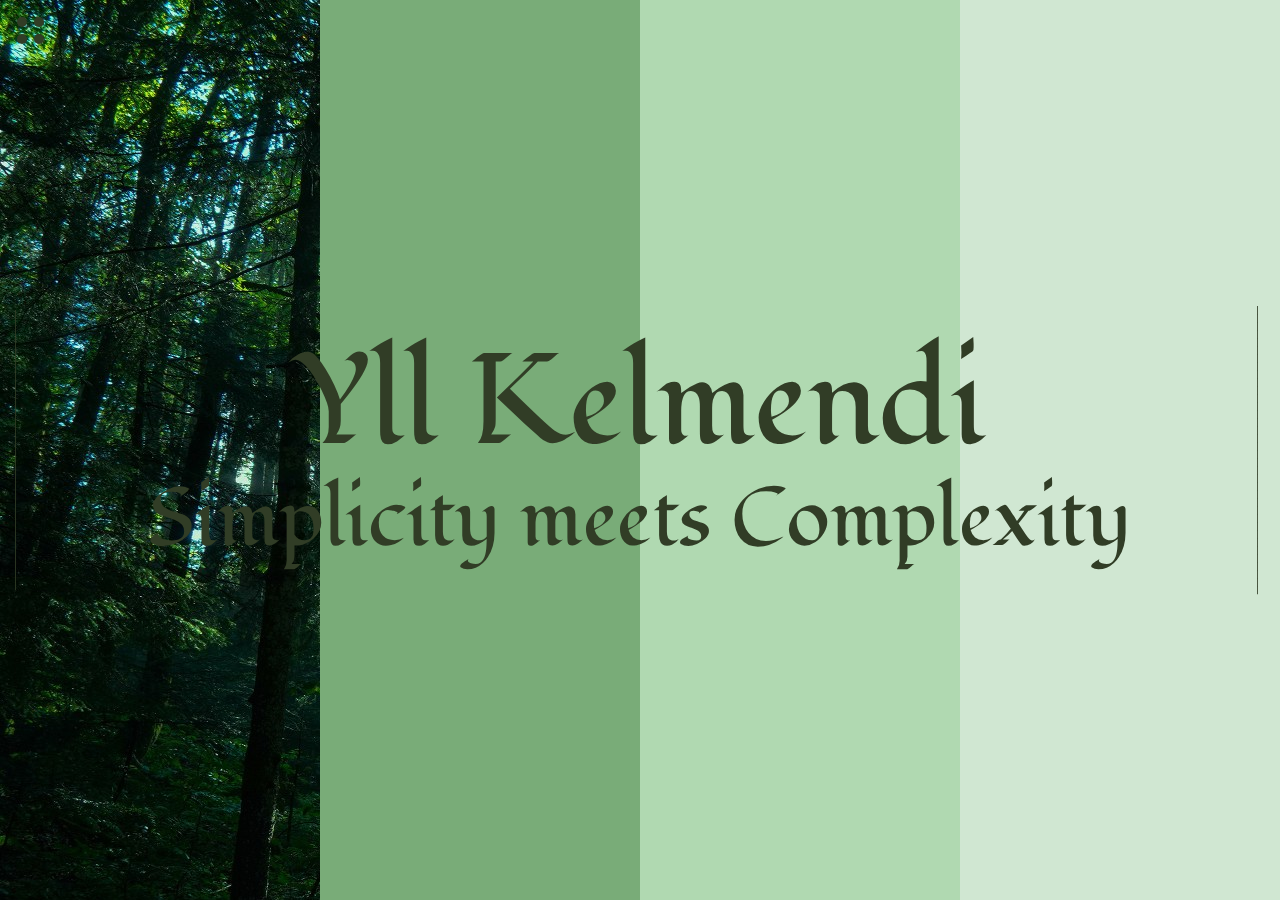
==== index.html @ 18e0d15e "modified:   assets/CSS/index.css 	modified:   index.html" ====
<!DOCTYPE html>
<html lang="en">
    <head>
        <meta charset="UTF-8" />
        <meta name="viewport" content="width=device-width, initial-scale=1.0" />
        <title>Yll Kelmendi</title>
        <link
            rel="icon"
            type="image/x-icon"
            href="assets/design/myLogoSmall.png"
        />

        <!-- CSS -->
        <link rel="stylesheet" href="assets/CSS/index.css" />
    </head>
    <body>
        <header>
            <!-- Vertical Lines -->

            <div class="verticalLine">___________________________________</div>
            <div class="verticalLine vlR">
                ____________________________________
            </div>

            <!-- Vertical Lines End -->

            <!-- Navbar -->

            <nav>
                <div class="navButton">
                    <div><div class="navPoint"></div></div>
                    <div><div class="navPoint"></div></div>
                    <div><div class="navPoint"></div></div>
                    <div><div class="navPoint"></div></div>
                </div>
            </nav>

            <!-- Navbar End -->

            <!-- Hero -->
            <section id="hero">

                <div class="heroBackgroundBackground">
                    <div class="child"><div></div></div>
                    <div class="child"><div></div></div>
                    <div class="child"><div></div></div>
                    <div class="child"><div></div></div>
                </div>

                <div class="heroBackground">
                    <div class="child"><div></div></div>
                    <div class="child"><div></div></div>
                    <div class="child"><div></div></div>
                    <div class="child"><div></div></div>
                </div>

                <div class="heroText">
                    <h1>Yll Kelmendi</h1>
                    <h4>Simplicity meets Complexity</h4>
                </div>
            </section>

            <!-- Hero End -->
        </header>

        <!-- JS -->
        <script src="assets/JS/script.js"></script>
    </body>
</html>
---- assets/CSS/index.css ----
/* Base info */

@import url('https://fonts.googleapis.com/css2?family=Jost:ital,wght@0,100..900;1,100..900&display=swap');
@import url('https://fonts.googleapis.com/css2?family=Charm:wght@400;700&family=Fondamento:ital@0;1&display=swap');

:root{
  --primary-color:rgb(97, 130, 100);
  --secondary-color:rgb(121, 172, 120);
  --tertiary-color:rgb(176, 217, 177);
  --quantertary-color:rgb(208, 231, 210);

  --primary-contrast-color:rgb(101, 69, 31);
  --secondary-contrast-color:rgb(118, 88, 39);
  --tertiary-contrast-color:rgb(200, 174, 125);
  --quantertary-contrast-color:rgb(234, 198, 150);

  --color-other-0:rgb(49, 61, 38);
  --color-other-1:rgb(67, 83, 52);
  --color-other-2:rgb(158, 179, 132);
  --color-other-3:rgb(206, 222, 189);
  --color-other-4:rgb(247, 239, 229);
}

h1{
  font-family:'Fondamento', serif;
  font-size: clamp(4.5rem, 10vw, 11rem);
  line-height: 1.1;
  letter-spacing: -1px;
  font-weight: 200;
}
h2{
  font-family:'Fondamento', serif;
  font-size: clamp(4.1rem, 8.8vw, 9.8rem);
  line-height: 1.1;
  letter-spacing: -0.8px;
  font-weight: 200;
}
h3{
  font-family:'Fondamento', serif;
  font-size: clamp(3.7rem, 7.6vw, 8.6rem);
  line-height: 1.15;
  letter-spacing: -0.6px;
  font-weight: 200;
}
h4{
  font-family:'Fondamento', serif;
  font-size: clamp(3.3rem, 6.4vw, 7.4rem);
  line-height: 1.15;
  letter-spacing: -0.4px;
  font-weight: 200;
}
h5{
  font-family:'Fondamento', serif;
  font-size: clamp(2.9rem, 5.2vw, 6.2rem);
  line-height: 1.2;
  letter-spacing: -0.2px;
  font-weight: 200;
}
h6{
  font-family:'Fondamento', serif;
  font-size: clamp(2.5rem, 4vw, 4rem);
  line-height: 1.2;
  letter-spacing: 0px;
  font-weight: 200;
}
p{
  font-family:'Jost', sans-serif;
  font-size: clamp(1.5rem, 2.8w, 3.8rem);
  line-height: 1.3;
  letter-spacing: 0.2px;
  font-weight: 400;
}
small{
  font-family:'Jost', sans-serif;
  font-size: clamp(0.9rem, 2.2vw, 3.2rem);
  line-height: 1.3;
  letter-spacing: 0.2px;
  font-weight: 400;
}
em{
  font-family:'Jost', sans-serif;
  font-style: normal;
  letter-spacing: 0.5px;
  font-weight: 400;
  color: var(--primary-color);
}

body, html{
  background-color: var(--color-other-4);
  user-select: none;

  margin: 0px;
  padding: 0px;
}




/* Base info End */







/* Vertical Lines */

.verticalLine{
  writing-mode:vertical-lr;
  position: fixed;
  top: 50%;
  transform: translateY(-50%);
  margin-left: 1vw;

  color: var(--color-other-0);

  z-index: 5;
}

.vlR{
  right: -6px;
  margin-right: 1vw;
}


/* Vertical Lines End*/









/* Navbar */

.navButton{
  width: 35px;
  aspect-ratio: 1;

  position: fixed;
  z-index: 10;

  top: 1vw;
  left: 1vw;

  display: flex;
  justify-content: center;
  align-items: center;
  flex-wrap: wrap;

  div{
    width: 50%;

    display: flex;
    justify-content: center;
    align-items:center;

    .navPoint{
      background-color: var(--color-other-0);
      mix-blend-mode: difference;
      width: 10px;
      aspect-ratio: 1;

      border-radius: 100000px;
    }
  }

  transition: transform 0.2s linear;
}
.navButton:hover{
  cursor: pointer;
  transform: rotate(45deg);
}
.navButton:hover .navPoint {
  aspect-ratio: 1/1.15;
}

/* Navbar End */







/* Hero */
#hero{
  width: 100%;
  height: 100vh;
  margin: 0px;
  padding: 0px;

  display: flex;
  align-items: center;
  justify-content: center;
  flex-wrap: nowrap;

  .heroText{
    display: flex;
    flex-direction: column;
    align-items: center;
    flex-wrap: nowrap;

    color: rgb(49, 61, 38);
    transition: color 0.2s;

    z-index: 5;

      h1,h4{
      margin: 0px;
      text-align: center;
    }
  }

  .heroBackground{
    width: 100%;
    height: 100%;

    position: absolute;

    display: flex;
    justify-content: space-between;
    align-items: center;
    flex-direction: row;
    flex-wrap: nowrap;

    background: transparent;


    .child{
      width: 25%;
      height: 100%;

      transition: width 0.1s ease-out;

      div{
        width: 100%;
        height: 100%;
      }
    }
    
    .child:nth-child(1){
      background-image: url(/assets/images/greenery_forest_nature_path_with_sunbeam_4k_hd_nature-1920x1080.jpg);

      div{
        background-color: var(--primary-color);
        transition: background-color 0.2s;
      }
      div:hover{
        background-color: transparent;
      }
    }

    .child:nth-child(2){
      background-image: url(/assets/images/greenery_forest_nature_path_with_sunbeam_4k_hd_nature-1920x1080.jpg);

      div{
        background-color: var(--secondary-color);
        transition: background-color 0.2s;
      }
      div:hover{
        background-color: transparent;
      }
    }

    .child:nth-child(3){
      background-image: url(/assets/images/greenery_forest_nature_path_with_sunbeam_4k_hd_nature-1920x1080.jpg);

      div{
        background-color: var(--tertiary-color);
        transition: background-color 0.2s;
      }
      div:hover{
        background-color: transparent;
      }
    }

    .child:nth-child(4){
      background-image: url(/assets/images/greenery_forest_nature_path_with_sunbeam_4k_hd_nature-1920x1080.jpg);

      div{
        background-color: var(--quantertary-color);
        transition: background-color 0.2s;
      }
      div:hover{
        background-color: transparent;
      }
    }

  }

  .heroBackgroundBackground{
    width: 100%;
    height: 100%;
  
    position: absolute;
  
    display: flex;
    justify-content: space-around;
    align-items: center;
    flex-direction: row;
    flex-wrap: nowrap;
  
  
    .child{
      width: 25%;
      height: 100%;
  
      transition: width 0.1s ease-out;
  
      div{
        width: 100%;
        height: 100%;
      }
    }
    
    .child:nth-child(1){
      background-color: var(--primary-color);
    }
    .child:nth-child(2){
      background-color: var(--secondary-color);
    }
    .child:nth-child(3){
      background-color: var(--tertiary-color);
    }
    .child:nth-child(4){
      background-color: var(--quantertary-color);
    }
  }
  
}
/* Hero End */
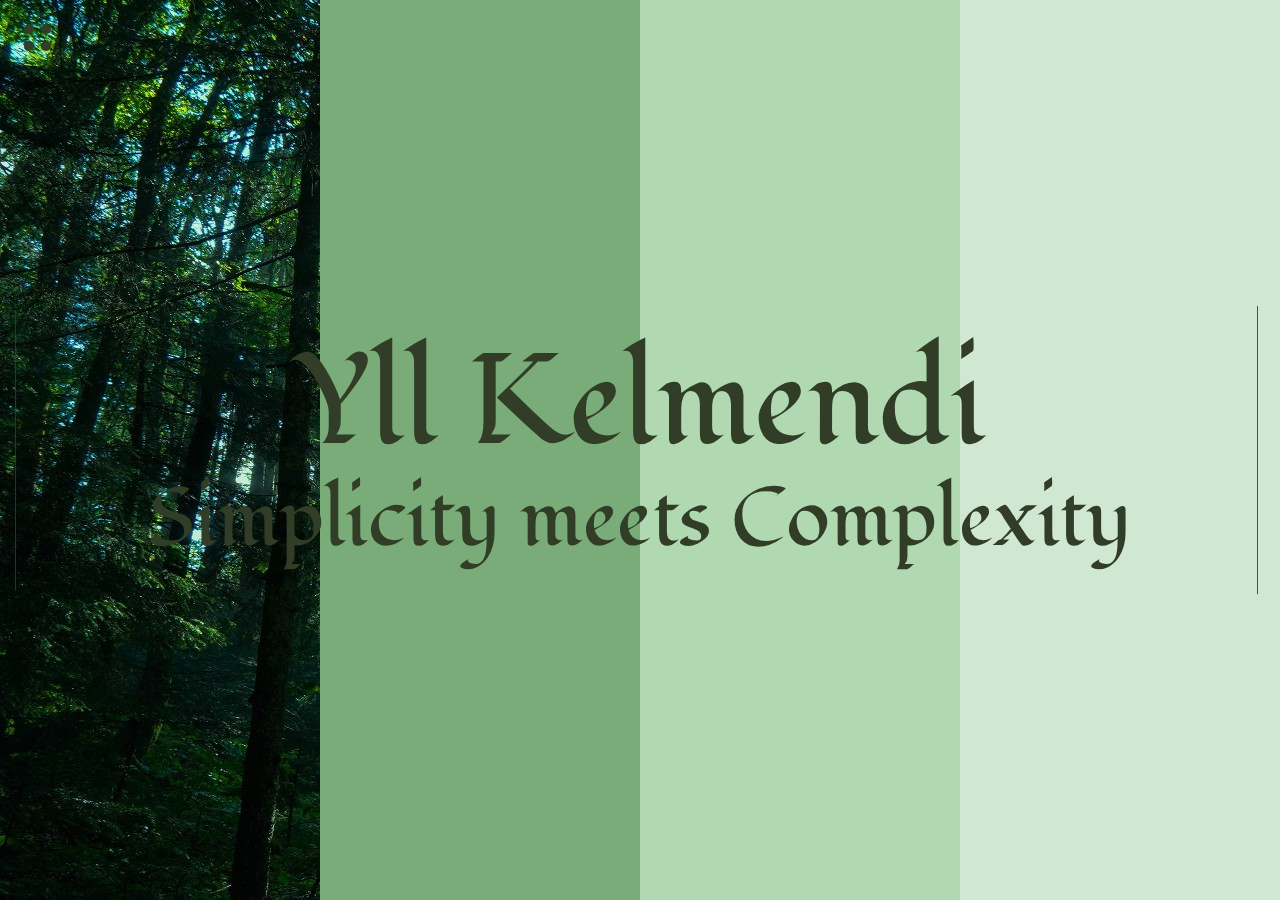
==== commit 55975071: "modified:   assets/CSS/index.css 	modified:   assets/JS/script.js 	modified:   index.html" ====
--- a/index.html
+++ b/index.html
@@ -27,6 +27,27 @@
             <!-- Navbar -->
 
             <nav>
+                <div class="navBackground">
+                    <div class="navCard">
+                        <div class="navSection">
+                            <div class="navCardCircle"></div>
+                            <p>Home</p>
+                        </div>
+                        <div class="navSection">
+                            <div class="navCardCircle"></div>
+                            <p>About</p>
+                        </div>
+                        <div class="navSection">
+                            <div class="navCardCircle"></div>
+                            <p>Works</p>
+                        </div>
+                        <div class="navSection">
+                            <div class="navCardCircle"></div>
+                            <p>Contact</p>
+                        </div>
+                    </div>
+                </div>
+
                 <div class="navButton">
                     <div><div class="navPoint"></div></div>
                     <div><div class="navPoint"></div></div>
@@ -39,7 +60,6 @@
 
             <!-- Hero -->
             <section id="hero">
-
                 <div class="heroBackgroundBackground">
                     <div class="child"><div></div></div>
                     <div class="child"><div></div></div>
--- a/assets/CSS/index.css
+++ b/assets/CSS/index.css
@@ -143,8 +143,8 @@
   position: fixed;
   z-index: 10;
 
-  top: 1vw;
-  left: 1vw;
+  top: 20px;
+  left: 20px;
 
   display: flex;
   justify-content: center;
@@ -160,15 +160,13 @@
 
     .navPoint{
       background-color: var(--color-other-0);
-      mix-blend-mode: difference;
       width: 10px;
       aspect-ratio: 1;
-
       border-radius: 100000px;
     }
   }
 
-  transition: transform 0.2s linear;
+  transition: transform 0.2s linear, left 0.2s;
 }
 .navButton:hover{
   cursor: pointer;
@@ -178,7 +176,108 @@
   aspect-ratio: 1/1.15;
 }
 
+.navBackground{
+    z-index: 10;
+
+    width: 0%;
+    height: 0vh;
+
+    position: fixed;
+
+    background-color: rgb(200, 174, 125, 0.1);
+
+  .navCard{
+    width: 0px;
+    aspect-ratio:1;
+    position: fixed;
+    background-color: var(--color-other-0);
+    top: 0px;
+    left: 0px;
+
+    z-index: 10;
+
+    border-bottom-right-radius: 150px;
+
+
+    display: flex;
+    justify-content: center;
+    align-items: center;
+    flex-wrap: wrap;
+    flex-direction: row;
+
+    overflow: hidden;
+
+    transition: width 0.2s, height 0.2s;
+
+
+    .navSection{
+      width: 50%;
+      height: 50%;
+
+      display: flex;
+      justify-content: center;
+      align-items: center;
+    }
+    .navSection:hover{
+      cursor: pointer;
+    }
+
+    .navSection:nth-child(1){
+      background-color: var(--color-other-0);
+    }
+    .navSection:nth-child(2){
+      background-color: var(--color-other-1);
+    }
+    .navSection:nth-child(3){
+       background-color: var(--color-other-2);
+    }
+    .navSection:nth-child(4){
+      border-radius: inherit;
+       background-color: var(--color-other-3);
+    }
+
+    p{
+      z-index: 5;
+      font-family: "Fondamento";
+      font-size: 2rem;
+      color: rgb(40, 40, 40);
+    }
+
+    .navCardCircle{
+      position: absolute;
+      width: 0px;
+      aspect-ratio: 1;
+      border-radius: 50%;
+      z-index: 0;
+
+      transition: width 0.2s;
+    }
+    .navSection:nth-child(1) .navCardCircle{
+      background-color: var(--color-other-3);
+    }
+    .navSection:nth-child(2) .navCardCircle{
+      background-color: var(--color-other-2);
+    }
+    .navSection:nth-child(3) .navCardCircle{
+      background-color: var(--color-other-1);
+    }
+    .navSection:nth-child(4) .navCardCircle{
+      background-color: var(--color-other-0);
+    }
+    .navSection:hover .navCardCircle{
+      width: 130px;
+    }
+}
+}
+
+
+
 /* Navbar End */
+
+
+
+
+
 
 
 
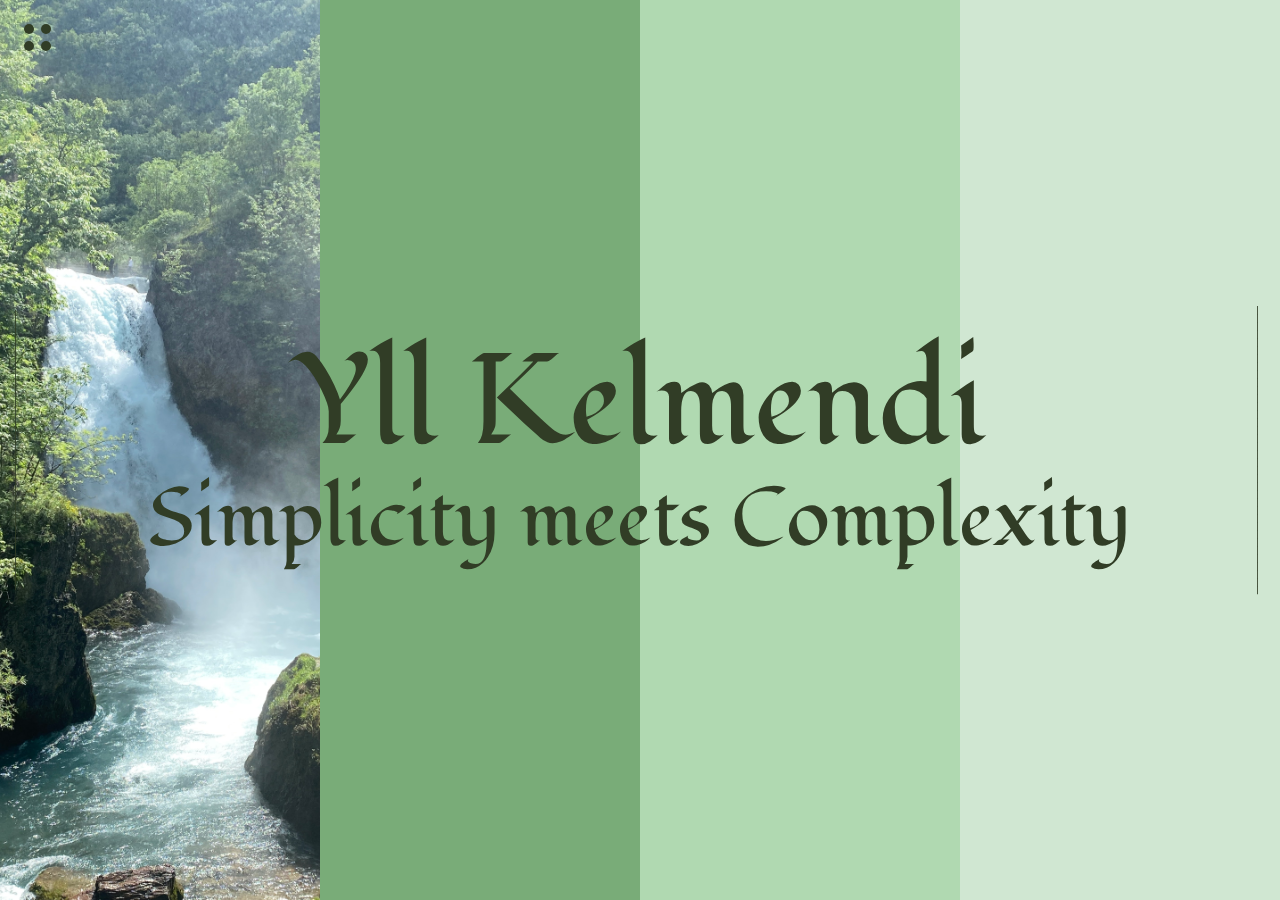
==== commit 3f92f621: "deleted:    assets/images/greenery_forest_nature_path_with_sunbeam_4k_hd_nature-1920x1080.jpg 	new f" ====
--- a/index.html
+++ b/index.html
@@ -83,6 +83,12 @@
             <!-- Hero End -->
         </header>
 
+        <!-- About -->
+        <section id="about">
+            
+        </section>
+        <!-- About End -->
+
         <!-- JS -->
         <script src="assets/JS/script.js"></script>
     </body>
--- a/assets/CSS/index.css
+++ b/assets/CSS/index.css
@@ -171,9 +171,6 @@
 .navButton:hover{
   cursor: pointer;
   transform: rotate(45deg);
-}
-.navButton:hover .navPoint {
-  aspect-ratio: 1/1.15;
 }
 
 .navBackground{
@@ -239,7 +236,7 @@
     p{
       z-index: 5;
       font-family: "Fondamento";
-      font-size: 2rem;
+      font-size: clamp(20px,2cqw, 4rem);
       color: rgb(40, 40, 40);
     }
 
@@ -265,7 +262,7 @@
       background-color: var(--color-other-0);
     }
     .navSection:hover .navCardCircle{
-      width: 130px;
+      width: 9cqw;
     }
 }
 }
@@ -333,6 +330,10 @@
       width: 25%;
       height: 100%;
 
+      background-position: center;
+      background-repeat: no-repeat;
+      background-size: cover;
+
       transition: width 0.1s ease-out;
 
       div{
@@ -342,7 +343,7 @@
     }
     
     .child:nth-child(1){
-      background-image: url(/assets/images/greenery_forest_nature_path_with_sunbeam_4k_hd_nature-1920x1080.jpg);
+      background-image: url(/assets/images/img_2.JPG);
 
       div{
         background-color: var(--primary-color);
@@ -354,7 +355,7 @@
     }
 
     .child:nth-child(2){
-      background-image: url(/assets/images/greenery_forest_nature_path_with_sunbeam_4k_hd_nature-1920x1080.jpg);
+      background-image: url(/assets/images/img_1.JPG);
 
       div{
         background-color: var(--secondary-color);
@@ -366,7 +367,7 @@
     }
 
     .child:nth-child(3){
-      background-image: url(/assets/images/greenery_forest_nature_path_with_sunbeam_4k_hd_nature-1920x1080.jpg);
+      background-image: url(/assets/images/img_3.JPG);
 
       div{
         background-color: var(--tertiary-color);
@@ -378,7 +379,7 @@
     }
 
     .child:nth-child(4){
-      background-image: url(/assets/images/greenery_forest_nature_path_with_sunbeam_4k_hd_nature-1920x1080.jpg);
+      background-image: url(/assets/images/img_4.JPG);
 
       div{
         background-color: var(--quantertary-color);
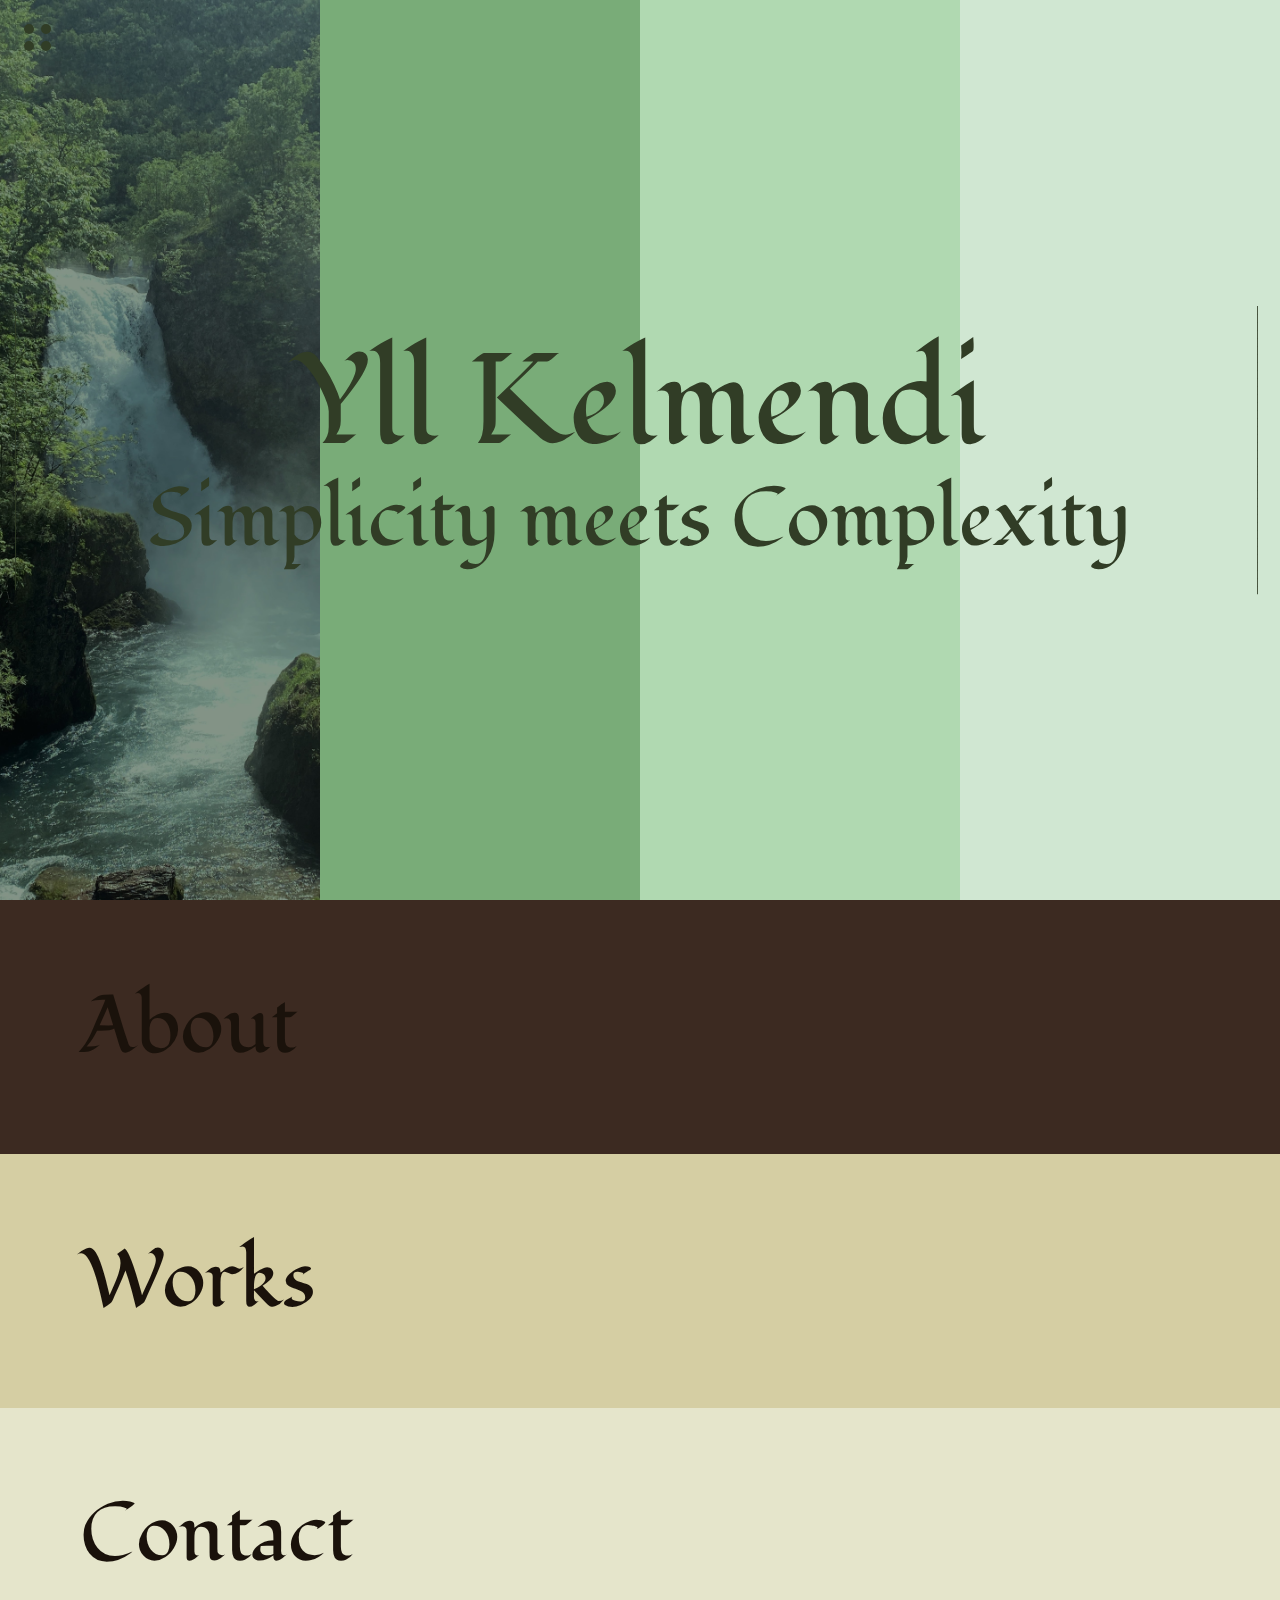
==== commit 96f2c909: "modified:   assets/CSS/index.css 	modified:   assets/JS/script.js 	modified:   assets/images/img_1.J" ====
--- a/index.html
+++ b/index.html
@@ -14,6 +14,10 @@
         <link rel="stylesheet" href="assets/CSS/index.css" />
     </head>
     <body>
+        <!-- Cursor Follower -->
+        <div id="cursor"></div>
+        <!-- Cursor Follower End -->
+
         <header>
             <!-- Vertical Lines -->
 
@@ -68,10 +72,10 @@
                 </div>
 
                 <div class="heroBackground">
-                    <div class="child"><div></div></div>
-                    <div class="child"><div></div></div>
-                    <div class="child"><div></div></div>
-                    <div class="child"><div></div></div>
+                    <div class="child"><div class="child1"></div></div>
+                    <div class="child"><div class="child2"></div></div>
+                    <div class="child"><div class="child3"></div></div>
+                    <div class="child"><div class="child4"></div></div>
                 </div>
 
                 <div class="heroText">
@@ -85,9 +89,42 @@
 
         <!-- About -->
         <section id="about">
-            
+            <div class="ParentTitle">
+                <div class="ChildTitle">
+                    <h4>About</h4>
+                </div>
+                <div class="ChildTitle">
+                    <div class="sectionButton"></div>
+                </div>
+            </div>
         </section>
         <!-- About End -->
+
+        <!-- Works -->
+        <section id="works">
+            <div class="ParentTitle">
+                <div class="ChildTitle">
+                    <h4>Works</h4>
+                </div>
+                <div class="ChildTitle">
+                    <div class="sectionButton"></div>
+                </div>
+            </div>
+        </section>
+        <!-- Works End -->
+
+        <!-- Contact -->
+        <section id="contact">
+            <div class="ParentTitle">
+                <div class="ChildTitle">
+                    <h4>Contact</h4>
+                </div>
+                <div class="ChildTitle">
+                    <div class="sectionButton"></div>
+                </div>
+            </div>
+        </section>
+        <!-- Contact End -->
 
         <!-- JS -->
         <script src="assets/JS/script.js"></script>
--- a/assets/CSS/index.css
+++ b/assets/CSS/index.css
@@ -9,10 +9,10 @@
   --tertiary-color:rgb(176, 217, 177);
   --quantertary-color:rgb(208, 231, 210);
 
-  --primary-contrast-color:rgb(101, 69, 31);
-  --secondary-contrast-color:rgb(118, 88, 39);
-  --tertiary-contrast-color:rgb(200, 174, 125);
-  --quantertary-contrast-color:rgb(234, 198, 150);
+  --primary-contrast-color:rgb(26, 18, 11);
+  --secondary-contrast-color:rgb(60, 42, 33);
+  --tertiary-contrast-color:rgb(213, 206, 163);
+  --quantertary-contrast-color:rgb(229, 229, 203);
 
   --color-other-0:rgb(49, 61, 38);
   --color-other-1:rgb(67, 83, 52);
@@ -104,6 +104,39 @@
 
 
 
+/* Page Components */
+.ParentTitle{
+  height: fit-content;
+  padding: 80px;
+
+  background-color: var(--quantertary-contrast-color);
+
+  display: flex;
+  justify-content: center;
+  align-items: center;
+
+  h4{
+    margin: 0px;
+    color: var(--primary-contrast-color);
+  }
+
+  .ChildTitle{
+    width: 50%;
+    height: fit-content;
+  }
+
+}
+/* Page Components End*/
+
+
+
+
+
+
+
+
+
+
 /* Vertical Lines */
 
 .verticalLine{
@@ -123,7 +156,6 @@
   margin-right: 1vw;
 }
 
-
 /* Vertical Lines End*/
 
 
@@ -169,8 +201,8 @@
   transition: transform 0.2s linear, left 0.2s;
 }
 .navButton:hover{
+  transform: rotate(45deg);
   cursor: pointer;
-  transform: rotate(45deg);
 }
 
 .navBackground{
@@ -432,4 +464,61 @@
   }
   
 }
-/* Hero End */+/* Hero End */
+
+
+
+
+
+
+
+
+
+
+
+
+
+
+
+/* About */
+  #about{
+    .ParentTitle{
+      background-color: var(--secondary-contrast-color);
+    }
+  }
+/* About End */
+
+
+
+
+
+
+
+
+
+/* About */
+#works{
+  .ParentTitle{
+    background-color: var(--tertiary-contrast-color);
+  }
+}
+/* About End */
+
+
+
+
+
+
+
+
+
+
+
+
+/* About */
+#contact{
+  .ParentTitle{
+    background-color: var(--quantertary-contrast-color);
+  }
+}
+/* About End */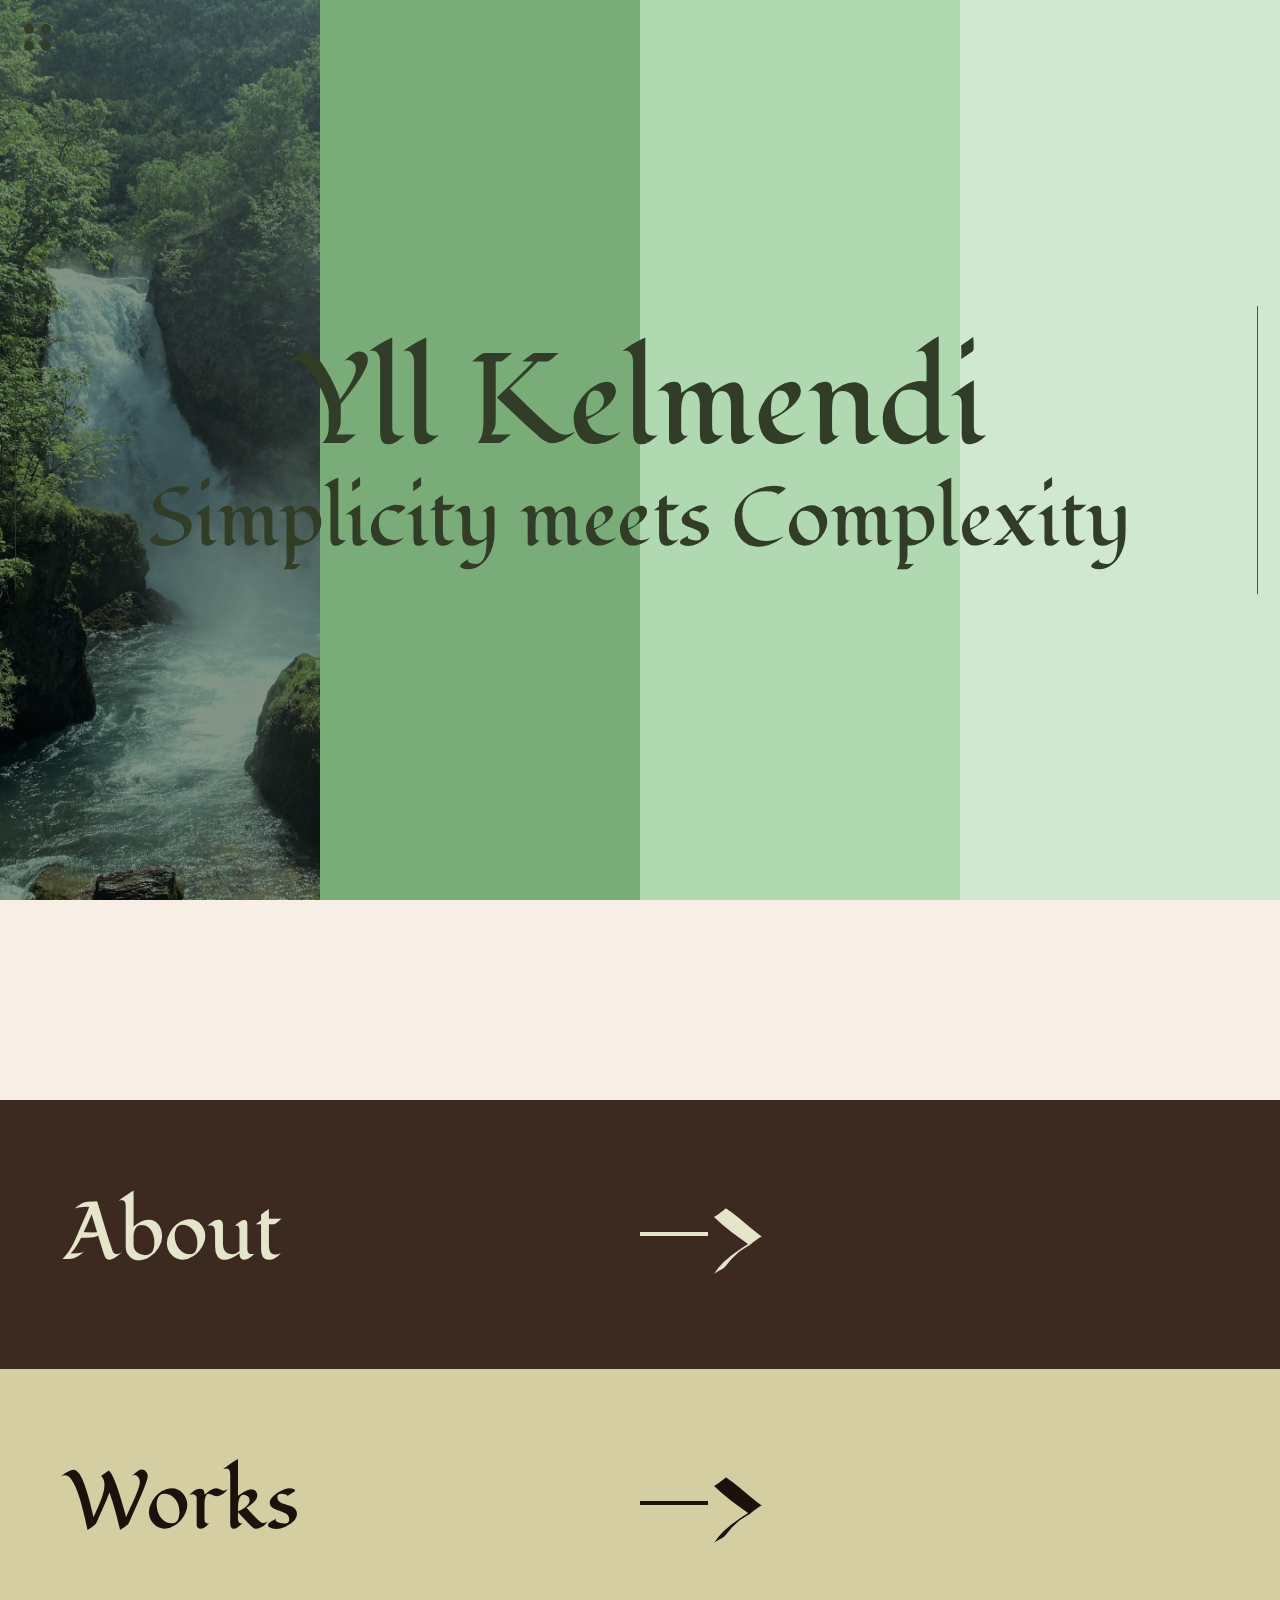
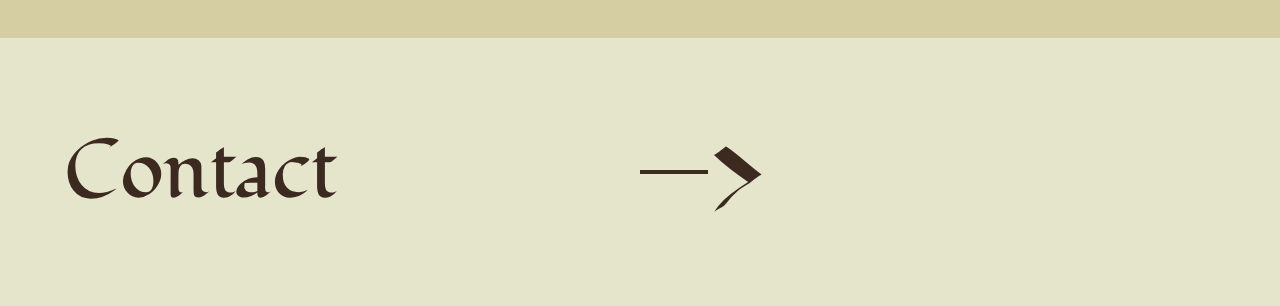
==== commit 88960e7a: "new file:   assets/images/aCursor.png 	new file:   assets/images/cCursor.png 	new file:   assets/ima" ====
--- a/index.html
+++ b/index.html
@@ -88,13 +88,24 @@
         </header>
 
         <!-- About -->
-        <section id="about">
+        <section id="about" style="margin-top: 200px">
             <div class="ParentTitle">
                 <div class="ChildTitle">
-                    <h4>About</h4>
+                    <h4 style="color: var(--quantertary-contrast-color)">
+                        About
+                    </h4>
                 </div>
                 <div class="ChildTitle">
-                    <div class="sectionButton"></div>
+                    <div class="sectionButton">
+                        <div
+                            style="
+                                border-color: var(--quantertary-contrast-color);
+                            "
+                        ></div>
+                        <h1 style="color: var(--quantertary-contrast-color)">
+                            >
+                        </h1>
+                    </div>
                 </div>
             </div>
         </section>
@@ -104,10 +115,15 @@
         <section id="works">
             <div class="ParentTitle">
                 <div class="ChildTitle">
-                    <h4>Works</h4>
+                    <h4 style="color: var(--primary-contrast-color)">Works</h4>
                 </div>
                 <div class="ChildTitle">
-                    <div class="sectionButton"></div>
+                    <div class="sectionButton">
+                        <div
+                            style="border-color: var(--primary-contrast-color)"
+                        ></div>
+                        <h1 style="color: var(--primary-contrast-color)">></h1>
+                    </div>
                 </div>
             </div>
         </section>
@@ -117,10 +133,21 @@
         <section id="contact">
             <div class="ParentTitle">
                 <div class="ChildTitle">
-                    <h4>Contact</h4>
+                    <h4 style="color: var(--secondary-contrast-color)">
+                        Contact
+                    </h4>
                 </div>
                 <div class="ChildTitle">
-                    <div class="sectionButton"></div>
+                    <div class="sectionButton">
+                        <div
+                            style="
+                                border-color: var(--secondary-contrast-color);
+                            "
+                        ></div>
+                        <h1 style="color: var(--secondary-contrast-color)">
+                            >
+                        </h1>
+                    </div>
                 </div>
             </div>
         </section>
--- a/assets/CSS/index.css
+++ b/assets/CSS/index.css
@@ -107,7 +107,7 @@
 /* Page Components */
 .ParentTitle{
   height: fit-content;
-  padding: 80px;
+  padding: clamp(40px,5vw,100px);
 
   background-color: var(--quantertary-contrast-color);
 
@@ -118,6 +118,7 @@
   h4{
     margin: 0px;
     color: var(--primary-contrast-color);
+    transition: letter-spacing 0.2s;
   }
 
   .ChildTitle{
@@ -125,6 +126,36 @@
     height: fit-content;
   }
 
+  .sectionButton{
+    width: 100%;
+    height: 100%;
+    display: flex;
+    justify-content: left;
+    align-items: center;
+
+    h1{
+      margin: 0px;
+    }
+
+    div{
+      width: 5cqw;
+      height: 0px;
+      border: 2px solid var(--primary-contrast-color);
+
+      transition: width 0.2s;
+    }
+  }
+
+}
+
+.ParentTitle:hover{
+  cursor:pointer;
+}
+.ParentTitle:hover h4{
+  letter-spacing: 6px;
+}
+.ParentTitle:hover .sectionButton div{
+  width: 20cqw;
 }
 /* Page Components End*/
 
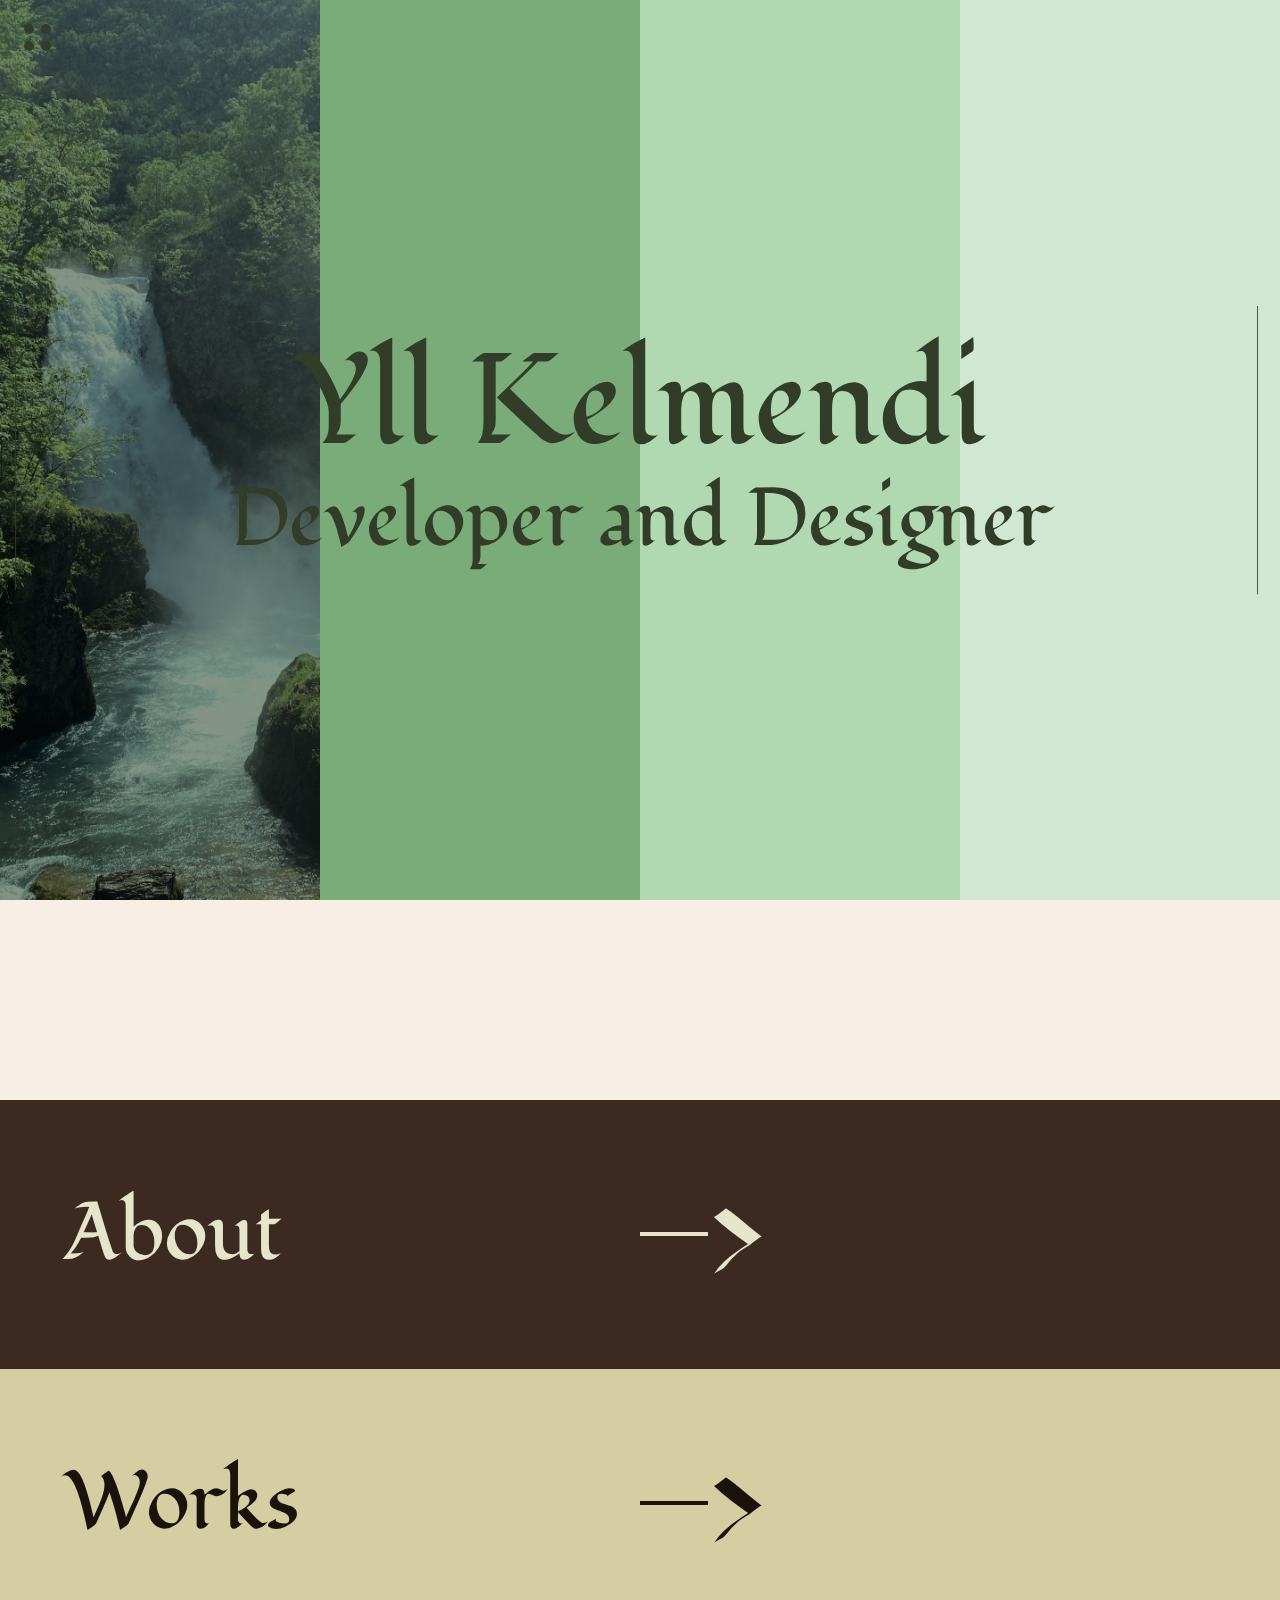
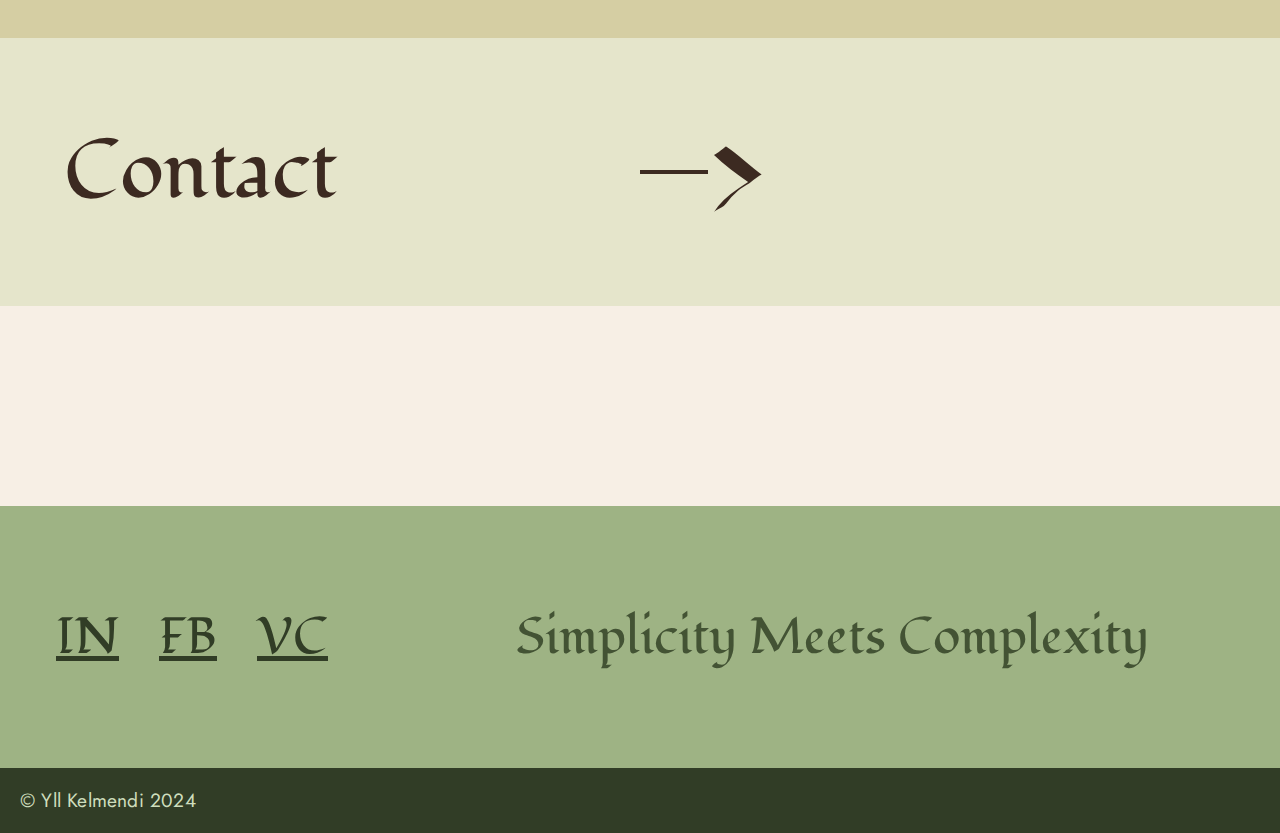
==== commit 01ecdedf: "modified:   assets/CSS/index.css 	modified:   assets/JS/script.js 	new file:   assets/images/faceboo" ====
--- a/index.html
+++ b/index.html
@@ -29,36 +29,33 @@
             <!-- Vertical Lines End -->
 
             <!-- Navbar -->
-
-            <nav>
-                <div class="navBackground">
-                    <div class="navCard">
-                        <div class="navSection">
-                            <div class="navCardCircle"></div>
-                            <p>Home</p>
-                        </div>
-                        <div class="navSection">
-                            <div class="navCardCircle"></div>
-                            <p>About</p>
-                        </div>
-                        <div class="navSection">
-                            <div class="navCardCircle"></div>
-                            <p>Works</p>
-                        </div>
-                        <div class="navSection">
-                            <div class="navCardCircle"></div>
-                            <p>Contact</p>
-                        </div>
+            <div class="navBackground">
+                <div class="navCard">
+                    <div class="navSection" onclick="location.href = '#top'">
+                        <div class="navCardCircle"></div>
+                        <p>Home</p>
+                    </div>
+                    <div class="navSection">
+                        <div class="navCardCircle"></div>
+                        <p>About</p>
+                    </div>
+                    <div class="navSection">
+                        <div class="navCardCircle"></div>
+                        <p>Works</p>
+                    </div>
+                    <div class="navSection">
+                        <div class="navCardCircle"></div>
+                        <p>Contact</p>
                     </div>
                 </div>
+            </div>
 
-                <div class="navButton">
-                    <div><div class="navPoint"></div></div>
-                    <div><div class="navPoint"></div></div>
-                    <div><div class="navPoint"></div></div>
-                    <div><div class="navPoint"></div></div>
-                </div>
-            </nav>
+            <div class="navButton">
+                <div><div class="navPoint"></div></div>
+                <div><div class="navPoint"></div></div>
+                <div><div class="navPoint"></div></div>
+                <div><div class="navPoint"></div></div>
+            </div>
 
             <!-- Navbar End -->
 
@@ -80,7 +77,7 @@
 
                 <div class="heroText">
                     <h1>Yll Kelmendi</h1>
-                    <h4>Simplicity meets Complexity</h4>
+                    <h4>Developer and Designer</h4>
                 </div>
             </section>
 
@@ -153,6 +150,20 @@
         </section>
         <!-- Contact End -->
 
+        <!-- Footer -->
+        <div class="footerParent">
+            <div class="footerChild">
+                <a href="" class="footerSM"><h6>IN</h6></a>
+                <a href="" class="footerSM"><h6>FB</h6></a>
+                <a href="" class="footerSM"><h6>VC</h6></a>
+            </div>
+            <div class="footerChild" style="flex-direction: column">
+                <h6>Simplicity Meets Complexity</h6>
+            </div>
+        </div>
+        <small class="footerCopy">&copy Yll Kelmendi 2024</small>
+        <!-- Footer End -->
+
         <!-- JS -->
         <script src="assets/JS/script.js"></script>
     </body>
--- a/assets/CSS/index.css
+++ b/assets/CSS/index.css
@@ -65,14 +65,14 @@
 }
 p{
   font-family:'Jost', sans-serif;
-  font-size: clamp(1.5rem, 2.8w, 3.8rem);
+  font-size: clamp(1.5rem, 2vw, 2.5rem);
   line-height: 1.3;
   letter-spacing: 0.2px;
   font-weight: 400;
 }
 small{
   font-family:'Jost', sans-serif;
-  font-size: clamp(0.9rem, 2.2vw, 3.2rem);
+  font-size: clamp(0.9rem, 1.5vw, 1.9rem);
   line-height: 1.3;
   letter-spacing: 0.2px;
   font-weight: 400;
@@ -88,6 +88,7 @@
 body, html{
   background-color: var(--color-other-4);
   user-select: none;
+  scroll-behavior: smooth;
 
   margin: 0px;
   padding: 0px;
@@ -149,13 +150,31 @@
 }
 
 .ParentTitle:hover{
-  cursor:pointer;
+  cursor: pointer;
 }
 .ParentTitle:hover h4{
   letter-spacing: 6px;
 }
 .ParentTitle:hover .sectionButton div{
   width: 20cqw;
+}
+
+
+#cursor{
+  position: absolute;
+  width: 50px;
+  aspect-ratio: 1;
+
+  z-index: 20;
+
+  background-position: center;
+  background-size: contain;
+  background-repeat: no-repeat;
+  background-image: none;
+  display: none;
+
+
+  transition: background-image 0.2s;
 }
 /* Page Components End*/
 
@@ -525,31 +544,93 @@
 
 
 
-
-
-/* About */
+/* Works */
 #works{
   .ParentTitle{
     background-color: var(--tertiary-contrast-color);
   }
 }
-/* About End */
-
-
-
-
-
-
-
-
-
-
-
-
-/* About */
+/* Works End */
+
+
+
+
+
+
+
+/* Contact */
 #contact{
   .ParentTitle{
     background-color: var(--quantertary-contrast-color);
   }
 }
-/* About End */+/* Contact End */
+
+
+
+
+
+
+
+
+/* Footer */
+.footerParent{
+  width: 100%;
+  height: fit-content;
+
+  display: flex;
+  justify-content: center;
+  align-items: center;
+
+  background-color: var(--color-other-2);
+
+  margin-top: 200px;
+
+  padding: 100px 0px;
+
+  .footerChild:first-child{
+    width: 30%;
+    
+    height: fit-content;
+
+    display: flex;
+    justify-content: center;
+    align-items: center;
+
+    a{
+      color: var(--color-other-0);
+    }
+
+    h6{
+      color: var(--color-other-0);
+      margin: 0px 20px;
+
+      transition: letter-spacing 0.2s;
+    }
+    h6:hover{
+      letter-spacing: 5px;
+    }
+  }
+    .footerChild:last-child{
+      width: 70%;
+
+      height: fit-content;
+
+      h6{
+        margin: 0px;
+        text-align: center;
+
+        color: var(--color-other-1);
+      }
+
+    }
+  }
+
+  .footerCopy{
+    position: relative;
+    padding: 20px;
+    background-color: var(--color-other-0);
+    color: var(--color-other-3);
+    display: block;
+  }
+/* Footer End */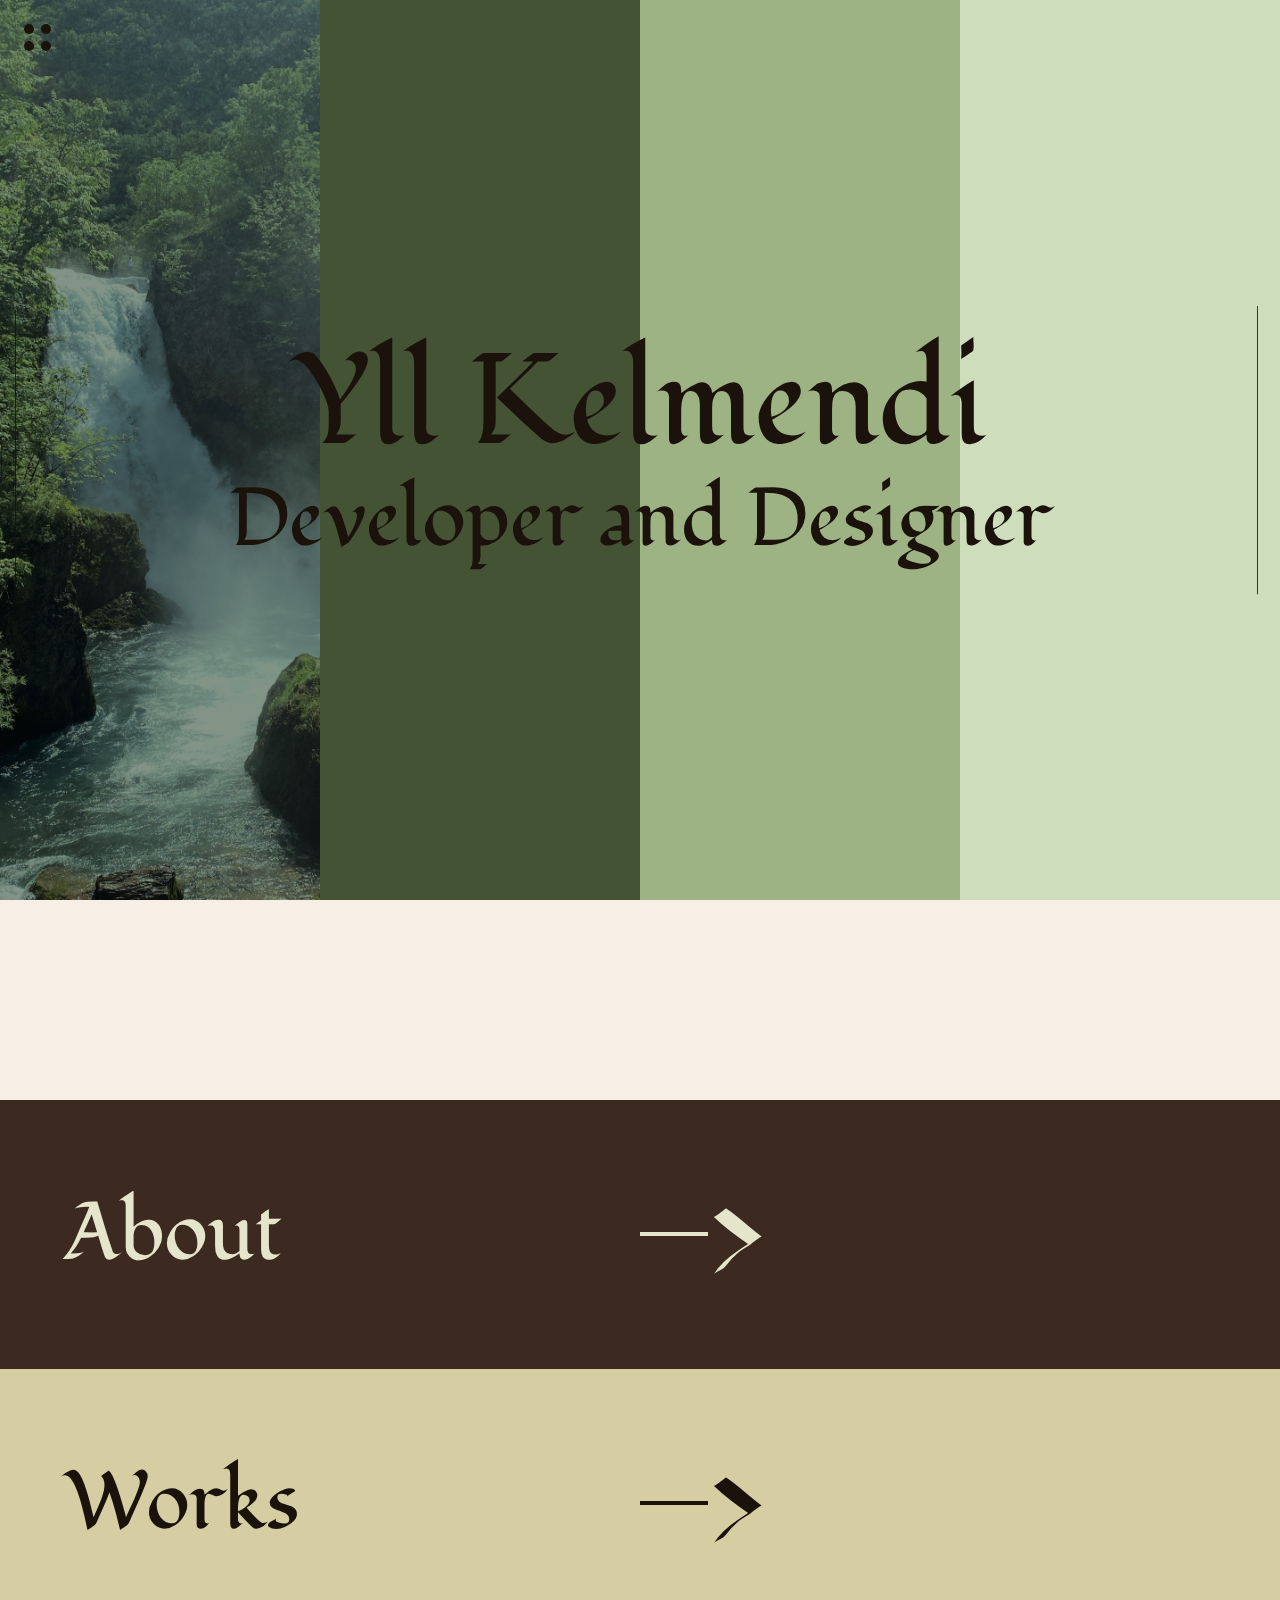
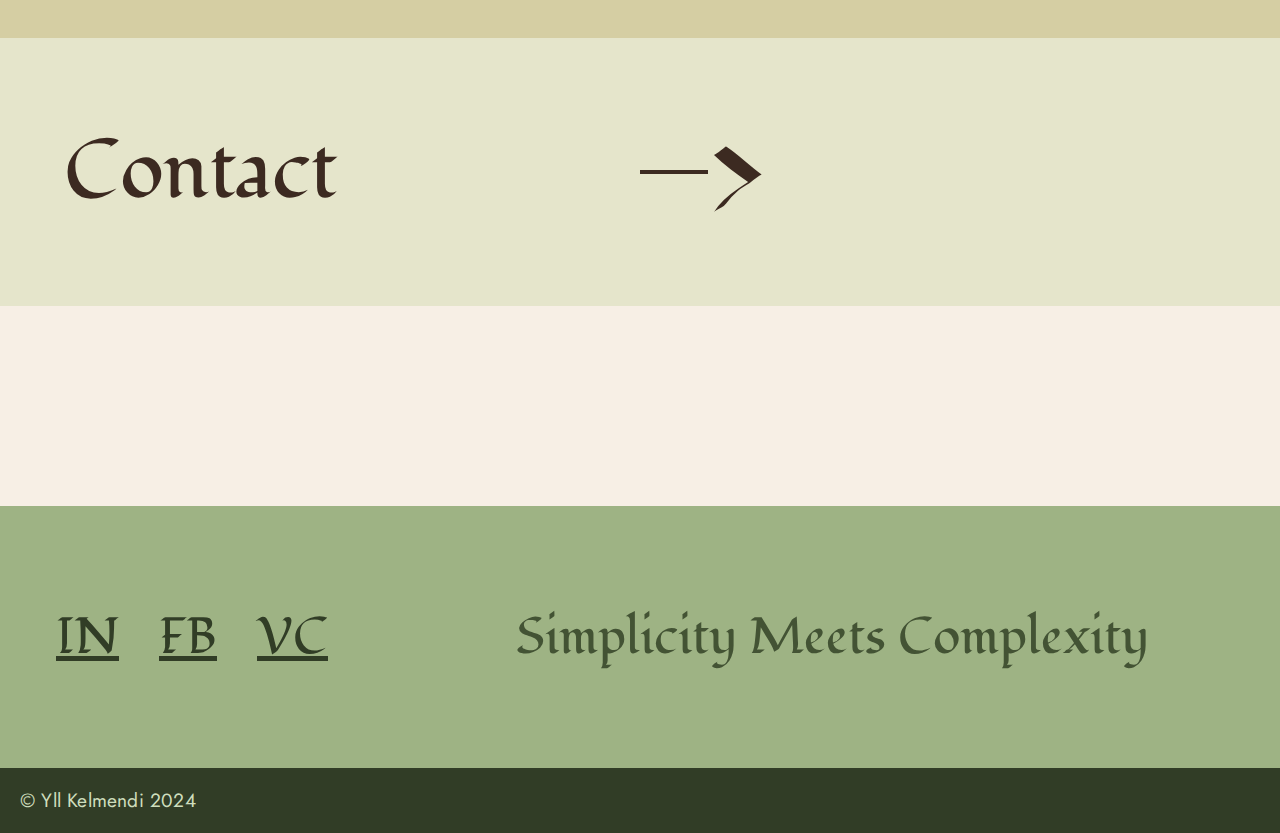
==== commit 45154db7: "modified:   assets/CSS/index.css 	modified:   assets/JS/script.js 	modified:   index.html" ====
--- a/index.html
+++ b/index.html
@@ -84,71 +84,89 @@
             <!-- Hero End -->
         </header>
 
-        <!-- About -->
-        <section id="about" style="margin-top: 200px">
-            <div class="ParentTitle">
-                <div class="ChildTitle">
-                    <h4 style="color: var(--quantertary-contrast-color)">
-                        About
-                    </h4>
-                </div>
-                <div class="ChildTitle">
-                    <div class="sectionButton">
-                        <div
-                            style="
-                                border-color: var(--quantertary-contrast-color);
-                            "
-                        ></div>
-                        <h1 style="color: var(--quantertary-contrast-color)">
+        <section id="sections">
+            <!-- Section Grow -->
+            <div id="sectionGrow"></div>
+            <!-- Section Grow End -->
+
+            <!-- About -->
+            <section id="about" style="margin-top: 200px">
+                <div class="ParentTitle">
+                    <div class="ChildTitle">
+                        <h4 style="color: var(--quantertary-contrast-color)">
+                            About
+                        </h4>
+                    </div>
+                    <div class="ChildTitle">
+                        <div class="sectionButton">
+                            <div
+                                style="
+                                    border-color: var(
+                                        --quantertary-contrast-color
+                                    );
+                                "
+                            ></div>
+                            <h1
+                                style="color: var(--quantertary-contrast-color)"
                             >
-                        </h1>
+                                >
+                            </h1>
+                        </div>
                     </div>
                 </div>
-            </div>
-        </section>
-        <!-- About End -->
+            </section>
+            <!-- About End -->
 
-        <!-- Works -->
-        <section id="works">
-            <div class="ParentTitle">
-                <div class="ChildTitle">
-                    <h4 style="color: var(--primary-contrast-color)">Works</h4>
-                </div>
-                <div class="ChildTitle">
-                    <div class="sectionButton">
-                        <div
-                            style="border-color: var(--primary-contrast-color)"
-                        ></div>
-                        <h1 style="color: var(--primary-contrast-color)">></h1>
+            <!-- Works -->
+            <section id="works">
+                <div class="ParentTitle">
+                    <div class="ChildTitle">
+                        <h4 style="color: var(--primary-contrast-color)">
+                            Works
+                        </h4>
+                    </div>
+                    <div class="ChildTitle">
+                        <div class="sectionButton">
+                            <div
+                                style="
+                                    border-color: var(--primary-contrast-color);
+                                "
+                            ></div>
+                            <h1 style="color: var(--primary-contrast-color)">
+                                >
+                            </h1>
+                        </div>
                     </div>
                 </div>
-            </div>
-        </section>
-        <!-- Works End -->
+            </section>
+            <!-- Works End -->
 
-        <!-- Contact -->
-        <section id="contact">
-            <div class="ParentTitle">
-                <div class="ChildTitle">
-                    <h4 style="color: var(--secondary-contrast-color)">
-                        Contact
-                    </h4>
-                </div>
-                <div class="ChildTitle">
-                    <div class="sectionButton">
-                        <div
-                            style="
-                                border-color: var(--secondary-contrast-color);
-                            "
-                        ></div>
-                        <h1 style="color: var(--secondary-contrast-color)">
-                            >
-                        </h1>
+            <!-- Contact -->
+            <section id="contact">
+                <div class="ParentTitle">
+                    <div class="ChildTitle">
+                        <h4 style="color: var(--secondary-contrast-color)">
+                            Contact
+                        </h4>
+                    </div>
+                    <div class="ChildTitle">
+                        <div class="sectionButton">
+                            <div
+                                style="
+                                    border-color: var(
+                                        --secondary-contrast-color
+                                    );
+                                "
+                            ></div>
+                            <h1 style="color: var(--secondary-contrast-color)">
+                                >
+                            </h1>
+                        </div>
                     </div>
                 </div>
-            </div>
+            </section>
+            <!-- Contact End -->
         </section>
-        <!-- Contact End -->
 
         <!-- Footer -->
         <div class="footerParent">
--- a/assets/CSS/index.css
+++ b/assets/CSS/index.css
@@ -196,7 +196,7 @@
   transform: translateY(-50%);
   margin-left: 1vw;
 
-  color: var(--color-other-0);
+  color: var(--primary-contrast-color);
 
   z-index: 5;
 }
@@ -241,7 +241,7 @@
     align-items:center;
 
     .navPoint{
-      background-color: var(--color-other-0);
+      background-color: var(--primary-contrast-color);
       width: 10px;
       aspect-ratio: 1;
       border-radius: 100000px;
@@ -275,7 +275,7 @@
 
     z-index: 10;
 
-    border-bottom-right-radius: 150px;
+    border-bottom-right-radius: 100px;
 
 
     display: flex;
@@ -319,7 +319,7 @@
       z-index: 5;
       font-family: "Fondamento";
       font-size: clamp(20px,2cqw, 4rem);
-      color: rgb(40, 40, 40);
+      color: var(--primary-contrast-color);
     }
 
     .navCardCircle{
@@ -382,7 +382,7 @@
     align-items: center;
     flex-wrap: nowrap;
 
-    color: rgb(49, 61, 38);
+    color: var(--primary-contrast-color);
     transition: color 0.2s;
 
     z-index: 5;
@@ -428,7 +428,7 @@
       background-image: url(/assets/images/img_2.JPG);
 
       div{
-        background-color: var(--primary-color);
+        background-color: var(--color-other-0);
         transition: background-color 0.2s;
       }
       div:hover{
@@ -440,7 +440,7 @@
       background-image: url(/assets/images/img_1.JPG);
 
       div{
-        background-color: var(--secondary-color);
+        background-color: var(--color-other-1);
         transition: background-color 0.2s;
       }
       div:hover{
@@ -449,10 +449,10 @@
     }
 
     .child:nth-child(3){
-      background-image: url(/assets/images/img_3.JPG);
+      background-image: url(/assets/images/img_4.JPG);
 
       div{
-        background-color: var(--tertiary-color);
+        background-color: var(--color-other-2);
         transition: background-color 0.2s;
       }
       div:hover{
@@ -461,10 +461,10 @@
     }
 
     .child:nth-child(4){
-      background-image: url(/assets/images/img_4.JPG);
+      background-image: url(/assets/images/img_3.JPG);
 
       div{
-        background-color: var(--quantertary-color);
+        background-color: var(--color-other-3);
         transition: background-color 0.2s;
       }
       div:hover{
@@ -500,16 +500,16 @@
     }
     
     .child:nth-child(1){
-      background-color: var(--primary-color);
+      background-color: var(--color-other-0);
     }
     .child:nth-child(2){
-      background-color: var(--secondary-color);
+      background-color: var(--color-other-1);
     }
     .child:nth-child(3){
-      background-color: var(--tertiary-color);
+      background-color: var(--color-other-2);
     }
     .child:nth-child(4){
-      background-color: var(--quantertary-color);
+      background-color: var(--color-other-3);
     }
   }
   
@@ -538,12 +538,6 @@
   }
 /* About End */
 
-
-
-
-
-
-
 /* Works */
 #works{
   .ParentTitle{
@@ -552,12 +546,6 @@
 }
 /* Works End */
 
-
-
-
-
-
-
 /* Contact */
 #contact{
   .ParentTitle{
@@ -565,6 +553,16 @@
   }
 }
 /* Contact End */
+
+#sectionGrow{
+  position: fixed;
+  top: 50%;
+  transform: translateY(-50%);
+  width: 100%;
+  height: 0px;
+
+  transition: height 0.4s;
+}
 
 
 
